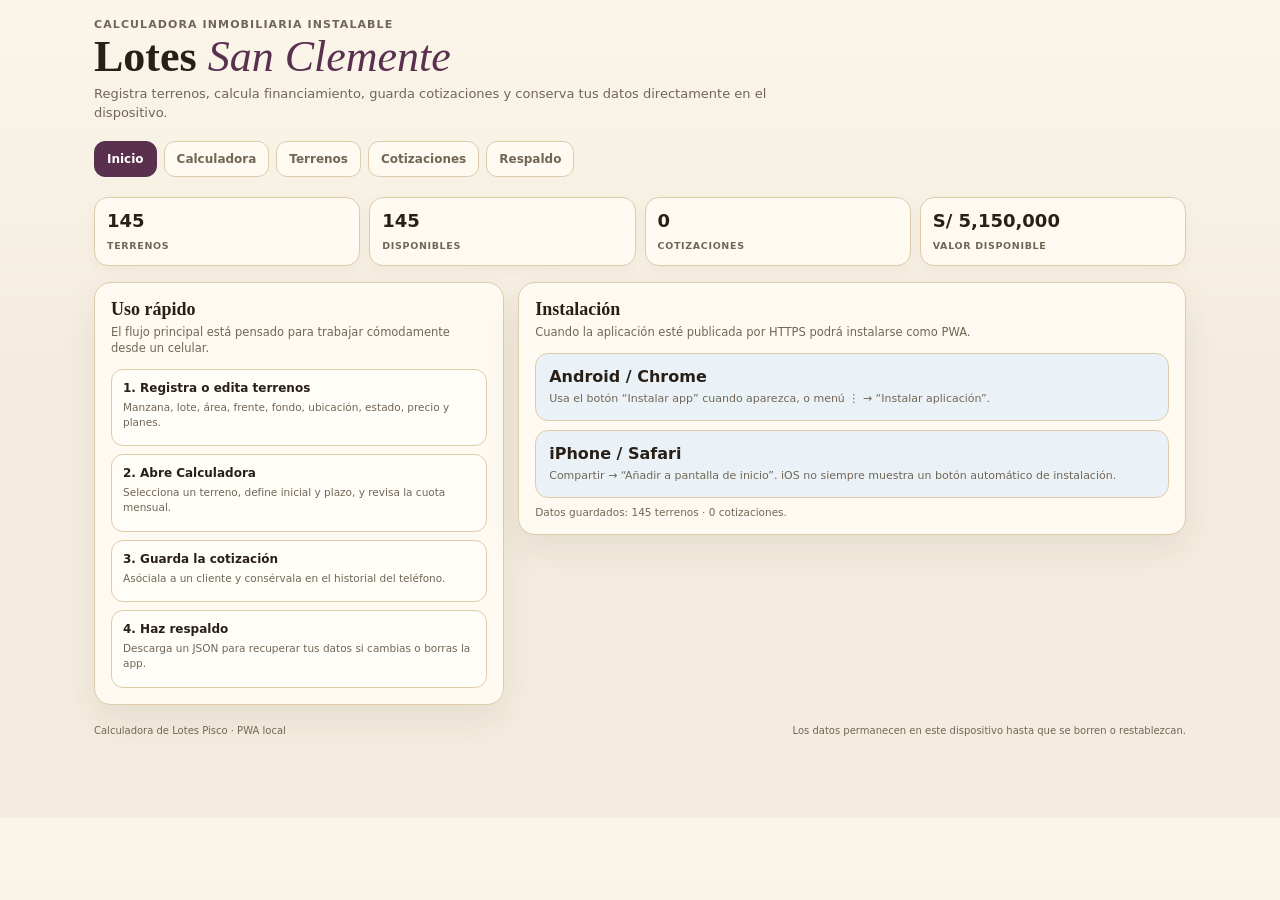
==== index.html @ 8c9581b6 "Calculadora de Lotes" ====
<!DOCTYPE html>
<html lang="es">
<head>
<meta charset="UTF-8">
<meta name="viewport" content="width=device-width, initial-scale=1, viewport-fit=cover">
<meta name="theme-color" content="#5a304f">
<meta name="apple-mobile-web-app-capable" content="yes">
<meta name="apple-mobile-web-app-status-bar-style" content="default">
<meta name="apple-mobile-web-app-title" content="Lotes Pisco">
<link rel="manifest" href="./manifest.webmanifest">
<link rel="apple-touch-icon" href="./icon-192.png">
<title>Calculadora de Lotes Pisco</title>
<link rel="stylesheet" href="./css/style.css">
</head>
<body>
<div class="app">
  <header class="header">
    <div>
      <div class="kicker">Calculadora inmobiliaria instalable</div>
      <h1>Lotes <em>San Clemente</em></h1>
      <p class="sub">Registra terrenos, calcula financiamiento, guarda cotizaciones y conserva tus datos directamente en el dispositivo.</p>
    </div>
    <button id="installBtn" class="install-btn hidden" type="button">Instalar app</button>
  </header>

  <nav class="nav">
    <button class="active" data-module="inicio" type="button">Inicio</button>
    <button data-module="calculadora" type="button">Calculadora</button>
    <button data-module="terrenos" type="button">Terrenos</button>
    <button data-module="cotizaciones" type="button">Cotizaciones</button>
    <button data-module="respaldo" type="button">Respaldo</button>
  </nav>

  <section id="inicio" class="module active">
    <div class="summary">
      <div class="stat"><b id="sTerrenos">0</b><span>Terrenos</span></div>
      <div class="stat"><b id="sDisponibles">0</b><span>Disponibles</span></div>
      <div class="stat"><b id="sCotizaciones">0</b><span>Cotizaciones</span></div>
      <div class="stat"><b id="sValor">S/ 0</b><span>Valor disponible</span></div>
    </div>
    <div class="grid2">
      <div class="panel">
        <h2>Uso rápido</h2>
        <p class="hint">El flujo principal está pensado para trabajar cómodamente desde un celular.</p>
        <div class="card-list">
          <div class="quote-card"><h3>1. Registra o edita terrenos</h3><p>Manzana, lote, área, frente, fondo, ubicación, estado, precio y planes.</p></div>
          <div class="quote-card"><h3>2. Abre Calculadora</h3><p>Selecciona un terreno, define inicial y plazo, y revisa la cuota mensual.</p></div>
          <div class="quote-card"><h3>3. Guarda la cotización</h3><p>Asóciala a un cliente y consérvala en el historial del teléfono.</p></div>
          <div class="quote-card"><h3>4. Haz respaldo</h3><p>Descarga un JSON para recuperar tus datos si cambias o borras la app.</p></div>
        </div>
      </div>
      <div class="panel">
        <h2>Instalación</h2>
        <p class="hint">Cuando la aplicación esté publicada por HTTPS podrá instalarse como PWA.</p>
        <div class="install-help">
          <b>Android / Chrome</b>
          <p>Usa el botón “Instalar app” cuando aparezca, o menú ⋮ → “Instalar aplicación”.</p>
        </div>
        <div class="install-help" style="margin-top:9px">
          <b>iPhone / Safari</b>
          <p>Compartir → “Añadir a pantalla de inicio”. iOS no siempre muestra un botón automático de instalación.</p>
        </div>
        <div class="status-line" id="storageStatus"></div>
      </div>
    </div>
  </section>

  <section id="calculadora" class="module">
    <div class="calc-layout">
      <div class="stack calc-left">
        <div class="panel">
          <h2>Seleccionar terreno</h2>
          <p class="hint">Los datos se toman del inventario guardado en este dispositivo.</p>
          <div class="selector-grid">
            <div><label>Manzana</label><select id="calcManzana" class="field"></select></div>
            <div><label>Lote</label><select id="calcLote" class="field"></select></div>
            <div><label>Estado</label><input id="calcEstado" class="field" readonly></div>
          </div>
        </div>

        <div class="panel">
          <h2>Datos del cliente</h2>
          <p class="hint">Opcional, pero útil si deseas guardar la cotización.</p>
          <div class="form-grid">
            <div class="full"><label>Nombre</label><input id="calcCliente" class="field" placeholder="Nombre del cliente"></div>
            <div><label>DNI / CE</label><input id="calcDocumento" class="field" placeholder="Documento"></div>
            <div><label>Celular</label><input id="calcTelefono" class="field" inputmode="tel" placeholder="987654321"></div>
          </div>
        </div>

        <div class="panel">
          <h2>Financiamiento</h2>
          <p class="hint">Puedes usar el plan registrado o modificar los valores para una simulación puntual.</p>
          <div class="form-grid">
            <div><label>Plazo</label>
              <select id="calcMeses" class="field"><option value="12">12 meses</option><option value="24">24 meses</option><option value="36">36 meses</option><option value="48">48 meses</option></select>
            </div>
            <div><label>Precio financiado</label><input id="calcFinanciado" class="field" type="number" min="0" step="0.01"></div>
            <div><label>Inicial</label><input id="calcInicial" class="field" type="number" min="0" step="0.01"></div>
            <div><label>Cuota calculada</label><input id="calcCuota" class="field" readonly></div>
          </div>
          <div class="actions">
            <button id="usePlanBtn" class="btn secondary" type="button">Restaurar plan registrado</button>
          </div>
        </div>
      </div>

      <aside id="calcResult" class="panel result-panel empty">
        <div><div class="dash">—</div><b>Selecciona un terreno</b><p class="hint">Aquí aparecerá el resumen de la cotización.</p></div>
      </aside>
    </div>
  </section>

  <section id="terrenos" class="module">
    <div class="grid2">
      <div class="panel">
        <h2>Registrar terreno</h2>
        <p class="hint">Los terrenos nuevos quedan guardados en el almacenamiento local del dispositivo.</p>
        <form id="terrainForm">
          <input id="terrainId" type="hidden">
          <div class="section first">Identificación</div>
          <div class="form-grid">
            <div><label>Proyecto</label><input id="tProyecto" class="field" value="San Clemente"></div>
            <div><label>Etapa</label><input id="tEtapa" class="field" value="Primera Etapa"></div>
            <div><label>Manzana *</label><input id="tManzana" class="field" required placeholder="A"></div>
            <div><label>Lote / número *</label><input id="tLote" class="field" required placeholder="16"></div>
            <div><label>Código</label><input id="tCodigo" class="field" placeholder="SC-A-16"></div>
            <div><label>Estado</label><select id="tEstado" class="field"><option>Disponible</option><option>Separado</option><option>Vendido</option><option>Bloqueado</option></select></div>
          </div>

          <div class="section">Características</div>
          <div class="form-grid">
            <div><label>Área m² *</label><input id="tArea" class="field" required type="number" min="0" step="0.01"></div>
            <div><label>Frente m</label><input id="tFrente" class="field" type="number" min="0" step="0.01"></div>
            <div><label>Fondo m</label><input id="tFondo" class="field" type="number" min="0" step="0.01"></div>
            <div><label>Ubicación</label><select id="tUbicacion" class="field"><option>Regular</option><option>Esquina</option><option>Frente a parque</option><option>Costado de parque</option><option>Esquina / frente a parque</option><option>Otro</option></select></div>
            <div class="full"><label>Dirección / referencia</label><input id="tDireccion" class="field"></div>
          </div>

          <div class="section">Precio y planes</div>
          <div class="form-grid">
            <div class="full"><label>Precio contado *</label><input id="tPrecio" class="field" required type="number" min="0" step="0.01"></div>
            <div><label>Total 12 meses</label><input id="tF12" class="field" type="number" min="0" step="0.01"></div>
            <div><label>Inicial 12 meses</label><input id="tI12" class="field" type="number" min="0" step="0.01"></div>
            <div><label>Total 24 meses</label><input id="tF24" class="field" type="number" min="0" step="0.01"></div>
            <div><label>Inicial 24 meses</label><input id="tI24" class="field" type="number" min="0" step="0.01"></div>
            <div><label>Total 36 meses</label><input id="tF36" class="field" type="number" min="0" step="0.01"></div>
            <div><label>Inicial 36 meses</label><input id="tI36" class="field" type="number" min="0" step="0.01"></div>
            <div><label>Total 48 meses</label><input id="tF48" class="field" type="number" min="0" step="0.01"></div>
            <div><label>Inicial 48 meses</label><input id="tI48" class="field" type="number" min="0" step="0.01"></div>
            <div class="full"><label>Observaciones</label><textarea id="tNotas" class="field"></textarea></div>
          </div>
          <div class="actions">
            <button class="btn primary" type="submit" id="terrainSaveBtn">Guardar terreno</button>
            <button class="btn secondary" type="button" id="terrainCancelBtn" style="display:none">Cancelar edición</button>
          </div>
        </form>
      </div>

      <div class="panel">
        <h2>Inventario</h2>
        <p class="hint">Busca, edita, cambia de estado o elimina terrenos.</p>
        <div class="toolbar">
          <input id="terrainSearch" class="field grow" type="search" placeholder="Buscar manzana, lote o código...">
          <select id="terrainFilter" class="field" style="width:auto"><option value="">Todos</option><option>Disponible</option><option>Separado</option><option>Vendido</option><option>Bloqueado</option></select>
          <button id="exportTerrainsExcel" class="btn secondary" type="button">Descargar Excel</button>
        </div>
        <div class="table-wrap">
          <table>
            <thead><tr><th>Terreno</th><th>Área</th><th>Estado</th><th>Precio</th><th>Acciones</th></tr></thead>
            <tbody id="terrainRows"></tbody>
          </table>
        </div>
      </div>
    </div>
  </section>

  <section id="cotizaciones" class="module">
    <div class="panel">
      <h2>Historial de cotizaciones</h2>
      <p class="hint">Se guarda localmente en este dispositivo.</p>
      <div class="toolbar">
        <input id="quoteSearch" class="field grow" type="search" placeholder="Buscar cliente o lote...">
        <button id="exportQuotesExcel" class="btn secondary" type="button">Descargar Excel</button>
      </div>
      <div id="quoteList" class="card-list"></div>
    </div>
  </section>

  <section id="respaldo" class="module">
    <div class="grid2">
      <div class="panel">
        <h2>Respaldo</h2>
        <p class="hint">Importante: si desinstalas la PWA o borras los datos del navegador, el almacenamiento local puede perderse.</p>
        <div class="backup">
          <h3>Exportar todo</h3>
          <p>Descarga terrenos y cotizaciones en un solo archivo JSON.</p>
          <button id="backupBtn" class="btn primary" type="button">Descargar respaldo JSON</button>
          <button id="exportAllExcel" class="btn secondary" type="button" style="margin-top:8px">Descargar Excel completo</button>
        </div>
        <div class="backup">
          <h3>Importar respaldo</h3>
          <p>Restaura un archivo JSON exportado por esta aplicación.</p>
          <input id="restoreFile" class="field" type="file" accept=".json,application/json">
          <button id="restoreBtn" class="btn secondary" type="button" style="margin-top:8px">Importar</button>
        </div>
      </div>
      <div class="panel">
        <h2>Mantenimiento</h2>
        <p class="hint">Puedes volver a cargar la tabla original de tu calculadora.</p>
        <div class="backup">
          <h3>Restaurar lotes originales</h3>
          <p>Reemplaza el inventario por los lotes del archivo original y conserva las cotizaciones.</p>
          <button id="seedBtn" class="btn secondary" type="button">Restaurar inventario</button>
        </div>
        <div class="backup">
          <h3 style="color:var(--red)">Borrar todo</h3>
          <p>Elimina terrenos y cotizaciones guardados localmente.</p>
          <button id="clearBtn" class="btn danger" type="button">Borrar datos locales</button>
        </div>
      </div>
    </div>
  </section>

  <footer><span>Calculadora de Lotes Pisco · PWA local</span><span>Los datos permanecen en este dispositivo hasta que se borren o restablezcan.</span></footer>
</div>

<div id="toast" class="toast">Guardado</div>

<script src="./main.js" defer></script>
</body>
</html>
---- css/style.css ----
:root{
  --bg:#f4eddf;--panel:#fffaf1;--panel2:#f7efdf;--ink:#281f17;--muted:#716656;
  --line:#ddcca8;--grape:#5a304f;--grape2:#70415f;--gold:#c59a38;--green:#2f7054;
  --greenBg:#eaf5ef;--red:#a0413e;--redBg:#fbeceb;--orange:#8b681f;--orangeBg:#fbf1dc;
  --blue:#43677d;--blueBg:#eaf2f7;--shadow:0 16px 34px rgba(66,45,24,.08)
}
*{box-sizing:border-box}
html{scroll-behavior:smooth}
body{
  margin:0;color:var(--ink);font-family:system-ui,-apple-system,BlinkMacSystemFont,"Segoe UI",sans-serif;
  background:linear-gradient(180deg,#fbf5ea 0,#f4eddf 360px,#f4eddf 100%);
  min-height:100%;
}
button,input,select,textarea{font:inherit}
button{cursor:pointer}
.app{max-width:1120px;margin:auto;padding:18px 14px 82px}
.header{display:flex;justify-content:space-between;gap:14px;align-items:flex-start;margin-bottom:14px}
.kicker{font-size:11px;letter-spacing:.1em;text-transform:uppercase;color:var(--muted);font-weight:850}
h1{font-family:Georgia,serif;font-size:clamp(28px,7vw,44px);margin:4px 0 6px;line-height:1}
h1 em{color:var(--grape);font-weight:500}
.sub{margin:0;color:var(--muted);font-size:13px;line-height:1.45;max-width:700px}
.install-btn{border:1px solid var(--grape);background:var(--grape);color:white;border-radius:11px;padding:9px 12px;font-weight:800;white-space:nowrap}
.install-btn.hidden{display:none}

.nav{display:flex;gap:7px;overflow:auto;padding:4px 0 10px;margin-bottom:10px;scrollbar-width:thin}
.nav button{border:1px solid var(--line);background:var(--panel);color:var(--muted);border-radius:11px;padding:10px 12px;font-size:12px;font-weight:800;white-space:nowrap}
.nav button.active{background:var(--grape);border-color:var(--grape);color:white}
.module{display:none}.module.active{display:block}

.summary{display:grid;grid-template-columns:repeat(4,1fr);gap:9px;margin:10px 0 16px}
.stat{background:var(--panel);border:1px solid var(--line);border-radius:14px;padding:12px;box-shadow:0 5px 14px rgba(62,42,20,.035)}
.stat b{display:block;font-size:18px;margin-bottom:3px}.stat span{font-size:9.5px;text-transform:uppercase;letter-spacing:.07em;color:var(--muted);font-weight:800}

.panel{background:var(--panel);border:1px solid var(--line);border-radius:17px;padding:16px;box-shadow:var(--shadow)}
.stack{display:grid;gap:14px}
.grid2{display:grid;grid-template-columns:minmax(320px,.86fr) minmax(0,1.4fr);gap:14px;align-items:start}
.calc-layout{display:grid;grid-template-columns:minmax(0,1.25fr) minmax(330px,.8fr);gap:14px;align-items:start}
.result-panel{position:sticky;top:10px}
.panel h2{font-family:Georgia,serif;font-size:18px;margin:0 0 4px}
.hint{font-size:11.5px;color:var(--muted);line-height:1.4;margin:0 0 13px}
.section{font-size:10px;color:var(--grape);font-weight:900;letter-spacing:.08em;text-transform:uppercase;margin:14px 0 8px;padding-top:12px;border-top:1px dashed var(--line)}
.section.first{border-top:0;padding-top:0;margin-top:0}
.form-grid{display:grid;grid-template-columns:1fr 1fr;gap:9px}
.form-grid .full{grid-column:1/-1}
label{display:block;font-size:9.5px;text-transform:uppercase;letter-spacing:.05em;color:var(--muted);font-weight:850;margin-bottom:4px}
.field{width:100%;min-height:44px;border:1px solid var(--line);background:#fffdf8;border-radius:10px;padding:9px 10px;color:var(--ink);outline:none;font-size:16px}
.field:focus{border-color:var(--grape);box-shadow:0 0 0 3px rgba(90,48,79,.1)}
textarea.field{min-height:76px;resize:vertical}
.actions{display:flex;gap:8px;flex-wrap:wrap;margin-top:11px}
.btn{border-radius:10px;padding:9px 11px;font-weight:800;border:1px solid transparent;min-height:42px}
.btn.primary{background:var(--grape);border-color:var(--grape);color:white}
.btn.secondary{background:var(--panel2);border-color:var(--line);color:var(--ink)}
.btn.success{background:var(--green);border-color:var(--green);color:white}
.btn.danger{background:var(--redBg);border-color:#e2b5b3;color:var(--red)}
.btn.small{min-height:34px;padding:6px 8px;font-size:10.5px}
.btn:disabled{opacity:.55;cursor:not-allowed}

.toolbar{display:flex;gap:7px;flex-wrap:wrap;margin-bottom:10px}.toolbar .grow{flex:1 1 220px}
.table-wrap{overflow:auto;border:1px solid var(--line);border-radius:12px;background:#fffdf8}
table{width:100%;border-collapse:collapse;min-width:720px}
th,td{padding:8px 9px;border-bottom:1px solid #eadfc8;text-align:left;font-size:11px;vertical-align:middle}
th{background:var(--panel2);font-size:9px;text-transform:uppercase;letter-spacing:.07em;color:var(--muted)}
tr:last-child td{border-bottom:0}
.badge{display:inline-flex;border:1px solid var(--line);border-radius:999px;padding:4px 7px;font-size:9px;font-weight:850;white-space:nowrap}
.badge.Disponible{background:var(--greenBg);color:var(--green);border-color:#bcdcca}
.badge.Separado{background:var(--orangeBg);color:var(--orange);border-color:#ead5a6}
.badge.Vendido{background:var(--blueBg);color:var(--blue);border-color:#bfd3df}
.badge.Bloqueado{background:var(--redBg);color:var(--red);border-color:#e3bab7}

.selector-grid{display:grid;grid-template-columns:repeat(3,1fr);gap:8px}
.calculator-card{border:1px solid var(--line);border-radius:13px;padding:13px;background:#fffdf8}
.lot-title{display:flex;justify-content:space-between;gap:10px;align-items:flex-start;border-bottom:1px dashed var(--line);padding-bottom:11px}
.lot-id{font-family:Georgia,serif;font-size:28px;margin:0;font-weight:800}
.meta-grid{display:grid;grid-template-columns:1fr 1fr;gap:8px;margin:12px 0}
.meta{background:var(--panel2);border-radius:10px;padding:9px}.meta span{display:block;font-size:8.5px;text-transform:uppercase;letter-spacing:.06em;color:var(--muted)}.meta b{font-size:11.5px}
.price-label{font-size:9px;text-transform:uppercase;letter-spacing:.07em;color:var(--muted);font-weight:850}
.cash-price{font-size:31px;color:var(--grape);font-weight:900;line-height:1;margin:5px 0 3px}
.receipt{border:1px solid var(--line);border-radius:11px;padding:11px;background:#fffdf8;margin-top:10px}
.row{display:flex;justify-content:space-between;gap:10px;padding:5px 0;font-size:11.5px;color:var(--muted)}.row b{color:var(--ink);text-align:right}.row.total{border-top:1px dashed var(--line);margin-top:5px;padding-top:9px;font-size:13px;font-weight:850}
.notice{margin-top:9px;padding:8px 9px;border-radius:9px;background:var(--orangeBg);color:var(--muted);font-size:10.5px;line-height:1.4}
.empty{min-height:280px;display:grid;place-items:center;text-align:center;color:var(--muted)}
.empty .dash{font-family:Georgia,serif;font-size:46px;color:var(--line)}

.card-list{display:grid;gap:8px}
.quote-card{border:1px solid var(--line);border-radius:12px;padding:11px;background:#fffdf8}.quote-card h3{font-size:12px;margin:0}.quote-card p{font-size:10.5px;color:var(--muted);line-height:1.4;margin:5px 0}
.backup{border:1px dashed var(--line);border-radius:13px;padding:13px;background:var(--panel2);margin-bottom:10px}.backup h3{font-family:Georgia,serif;margin:0 0 5px;font-size:15px}.backup p{font-size:11px;color:var(--muted);line-height:1.45;margin:0 0 10px}
.install-help{border:1px solid var(--line);background:var(--blueBg);border-radius:13px;padding:13px}.install-help b{display:block;margin-bottom:5px}.install-help p{font-size:11px;color:var(--muted);line-height:1.45;margin:0}
.status-line{font-size:10.5px;color:var(--muted);margin-top:8px}

.toast{position:fixed;left:50%;bottom:20px;transform:translateX(-50%) translateY(14px);opacity:0;background:#2d251d;color:white;padding:9px 13px;border-radius:999px;font-size:11px;transition:.2s;z-index:99;pointer-events:none}.toast.show{opacity:1;transform:translateX(-50%) translateY(0)}
footer{margin-top:20px;display:flex;justify-content:space-between;gap:10px;flex-wrap:wrap;color:var(--muted);font-size:10px}
@media(max-width:880px){.grid2,.calc-layout{grid-template-columns:1fr}.result-panel{position:static}.summary{grid-template-columns:1fr 1fr}}
@media(max-width:620px){.app{padding:15px 10px 70px}.header{display:block}.install-btn{margin-top:10px}.form-grid,.selector-grid{grid-template-columns:1fr}.summary{grid-template-columns:1fr 1fr}.meta-grid{grid-template-columns:1fr}.panel{padding:13px}}
@media(max-width:360px){.summary{grid-template-columns:1fr}}
@media print{.header,.nav,.calc-left,.quote-actions,footer{display:none!important}.calc-layout{display:block}.result-panel{position:static;box-shadow:none;border:0}}
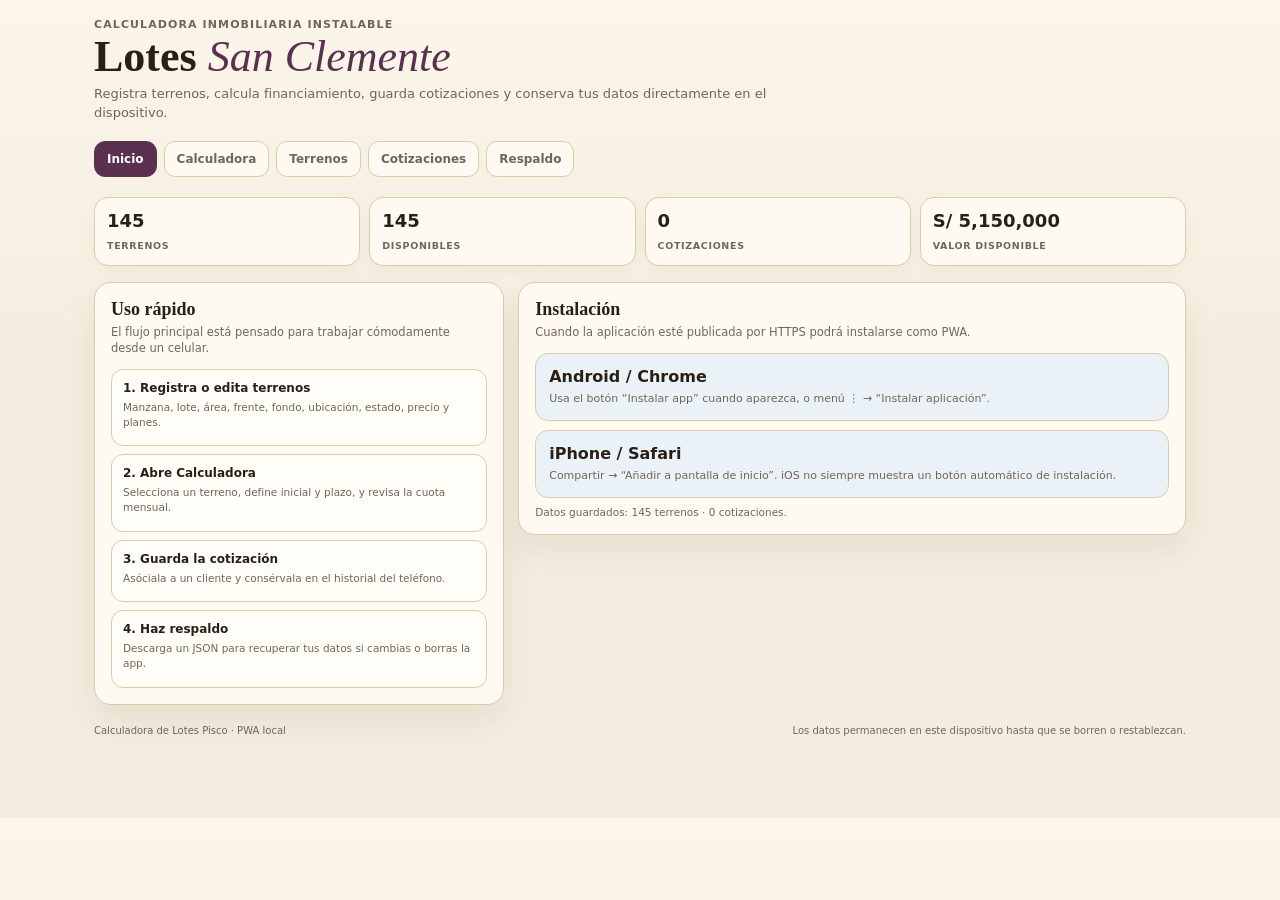
==== commit ecd24cf2: "comit final" ====
--- a/index.html
+++ b/index.html
@@ -11,7 +11,10 @@
 <link rel="apple-touch-icon" href="./icon-192.png">
 <title>Calculadora de Lotes Pisco</title>
 <link rel="stylesheet" href="./css/style.css">
-</head>
+<style>
+#printArea{display:none;font-family:Arial;padding:30px;color:#222}
+@media print{body>*:not(#printArea){display:none!important}#printArea{display:block!important;position:absolute;left:0;top:0;width:100%}}
+</style></head>
 <body>
 <div class="app">
   <header class="header">
@@ -206,7 +209,13 @@
         </div>
       </div>
       <div class="panel">
-        <h2>Mantenimiento</h2>
+        <div class="backup">
+<h3>Datos del vendedor</h3>
+<input id="sellerName" class="field" placeholder="Nombre vendedor / propietario">
+<input id="sellerDoc" class="field" placeholder="DNI vendedor">
+<button id="saveSellerBtn" class="btn secondary" type="button" style="margin-top:8px">Guardar vendedor</button>
+</div>
+<h2>Mantenimiento</h2>
         <p class="hint">Puedes volver a cargar la tabla original de tu calculadora.</p>
         <div class="backup">
           <h3>Restaurar lotes originales</h3>
@@ -227,6 +236,15 @@
 
 <div id="toast" class="toast">Guardado</div>
 
+<script>
+window.addEventListener('load',()=>{
+ const s=JSON.parse(localStorage.getItem('pisco_seller')||'{}');
+ const n=document.getElementById('sellerName'),d=document.getElementById('sellerDoc');
+ if(n)n.value=s.nombre||''; if(d)d.value=s.documento||'';
+ const b=document.getElementById('saveSellerBtn');
+ if(b)b.onclick=()=>{localStorage.setItem('pisco_seller',JSON.stringify({nombre:n.value,documento:d.value}));alert('Vendedor guardado')};
+});
+</script>
 <script src="./main.js" defer></script>
 </body>
 </html>
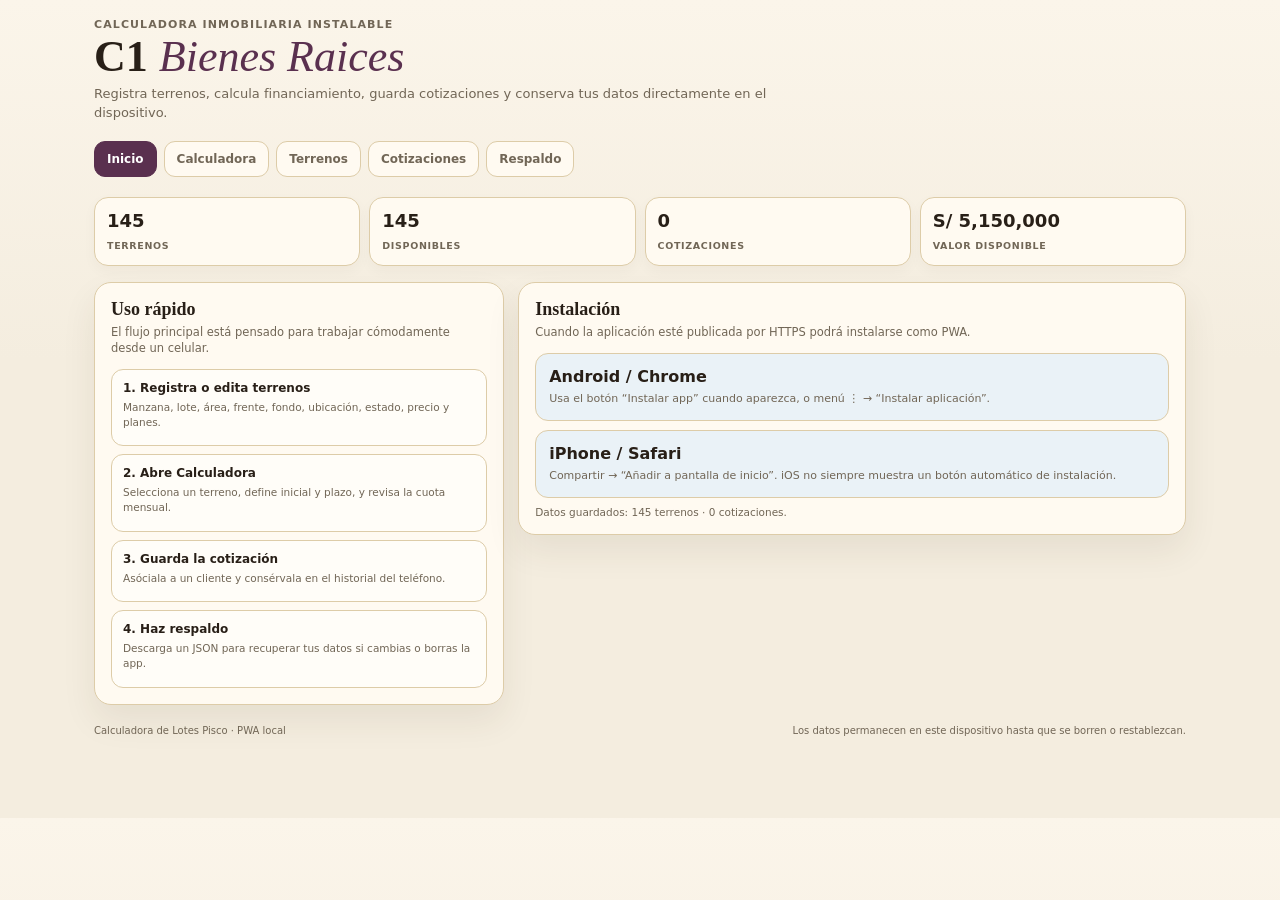
==== commit d5ddf0ba: "asdasd" ====
--- a/index.html
+++ b/index.html
@@ -20,7 +20,7 @@
   <header class="header">
     <div>
       <div class="kicker">Calculadora inmobiliaria instalable</div>
-      <h1>Lotes <em>San Clemente</em></h1>
+      <h1>C1 <em>Bienes Raices</em></h1>
       <p class="sub">Registra terrenos, calcula financiamiento, guarda cotizaciones y conserva tus datos directamente en el dispositivo.</p>
     </div>
     <button id="installBtn" class="install-btn hidden" type="button">Instalar app</button>
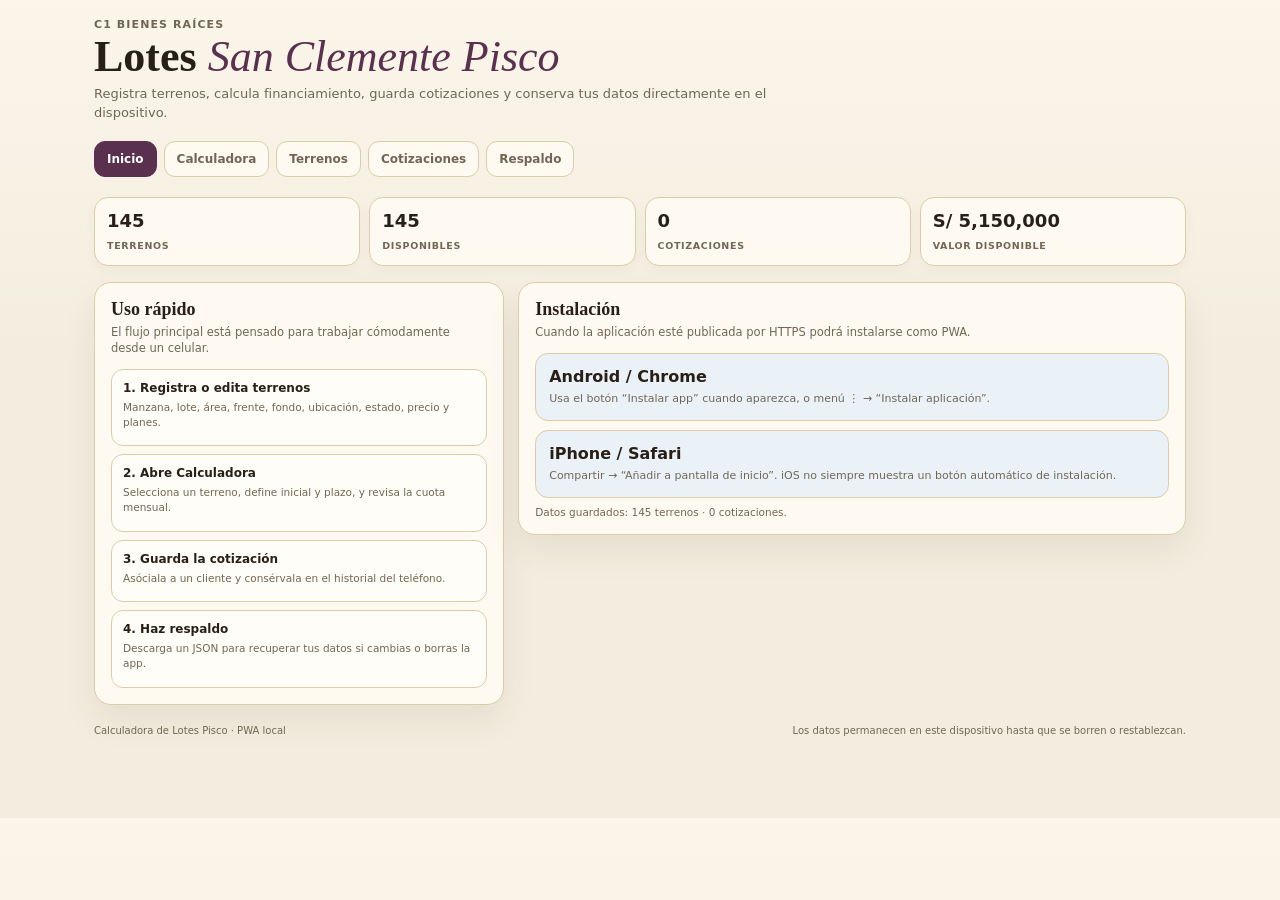
==== commit a1a4dccf: "bienes raíces" ====
--- a/index.html
+++ b/index.html
@@ -19,8 +19,8 @@
 <div class="app">
   <header class="header">
     <div>
-      <div class="kicker">Calculadora inmobiliaria instalable</div>
-      <h1>C1 <em>Bienes Raices</em></h1>
+      <div class="kicker">C1 Bienes Raíces </div>
+      <h1>Lotes <em>San Clemente Pisco</em></h1>
       <p class="sub">Registra terrenos, calcula financiamiento, guarda cotizaciones y conserva tus datos directamente en el dispositivo.</p>
     </div>
     <button id="installBtn" class="install-btn hidden" type="button">Instalar app</button>
